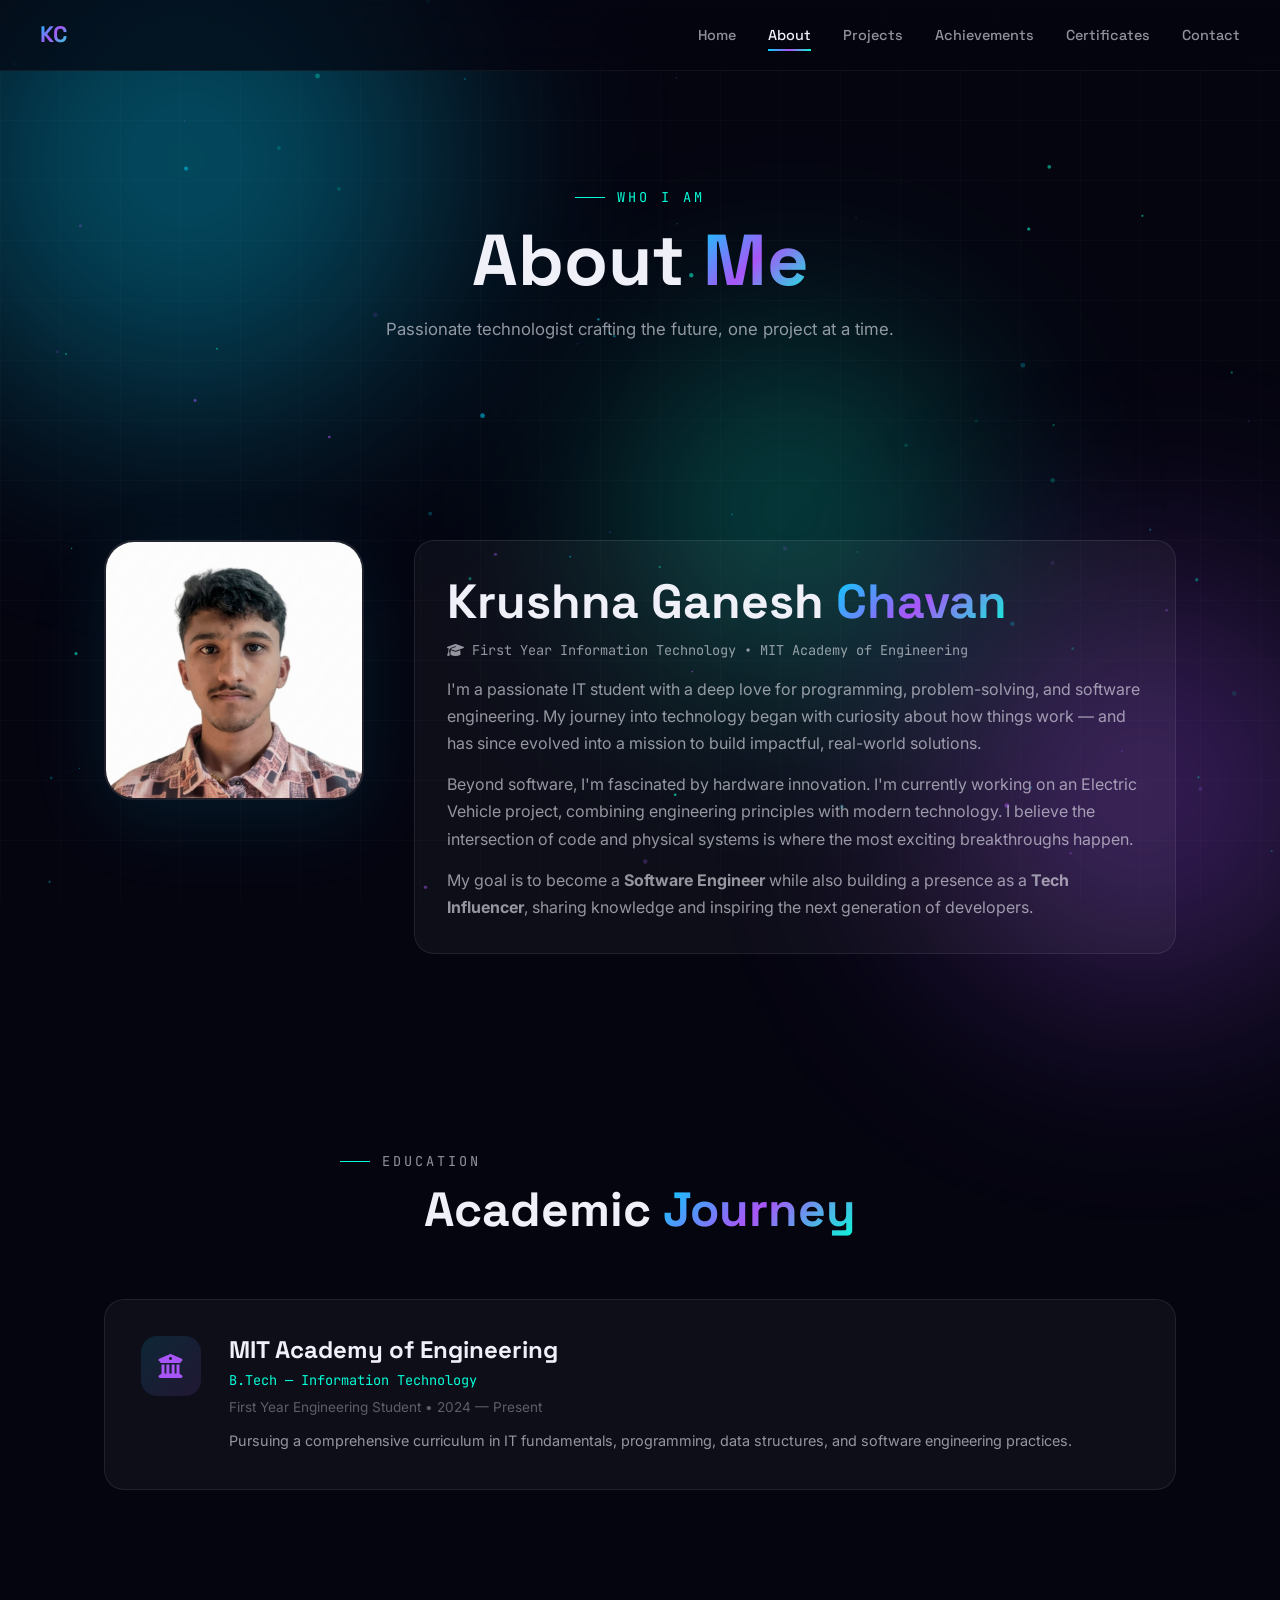
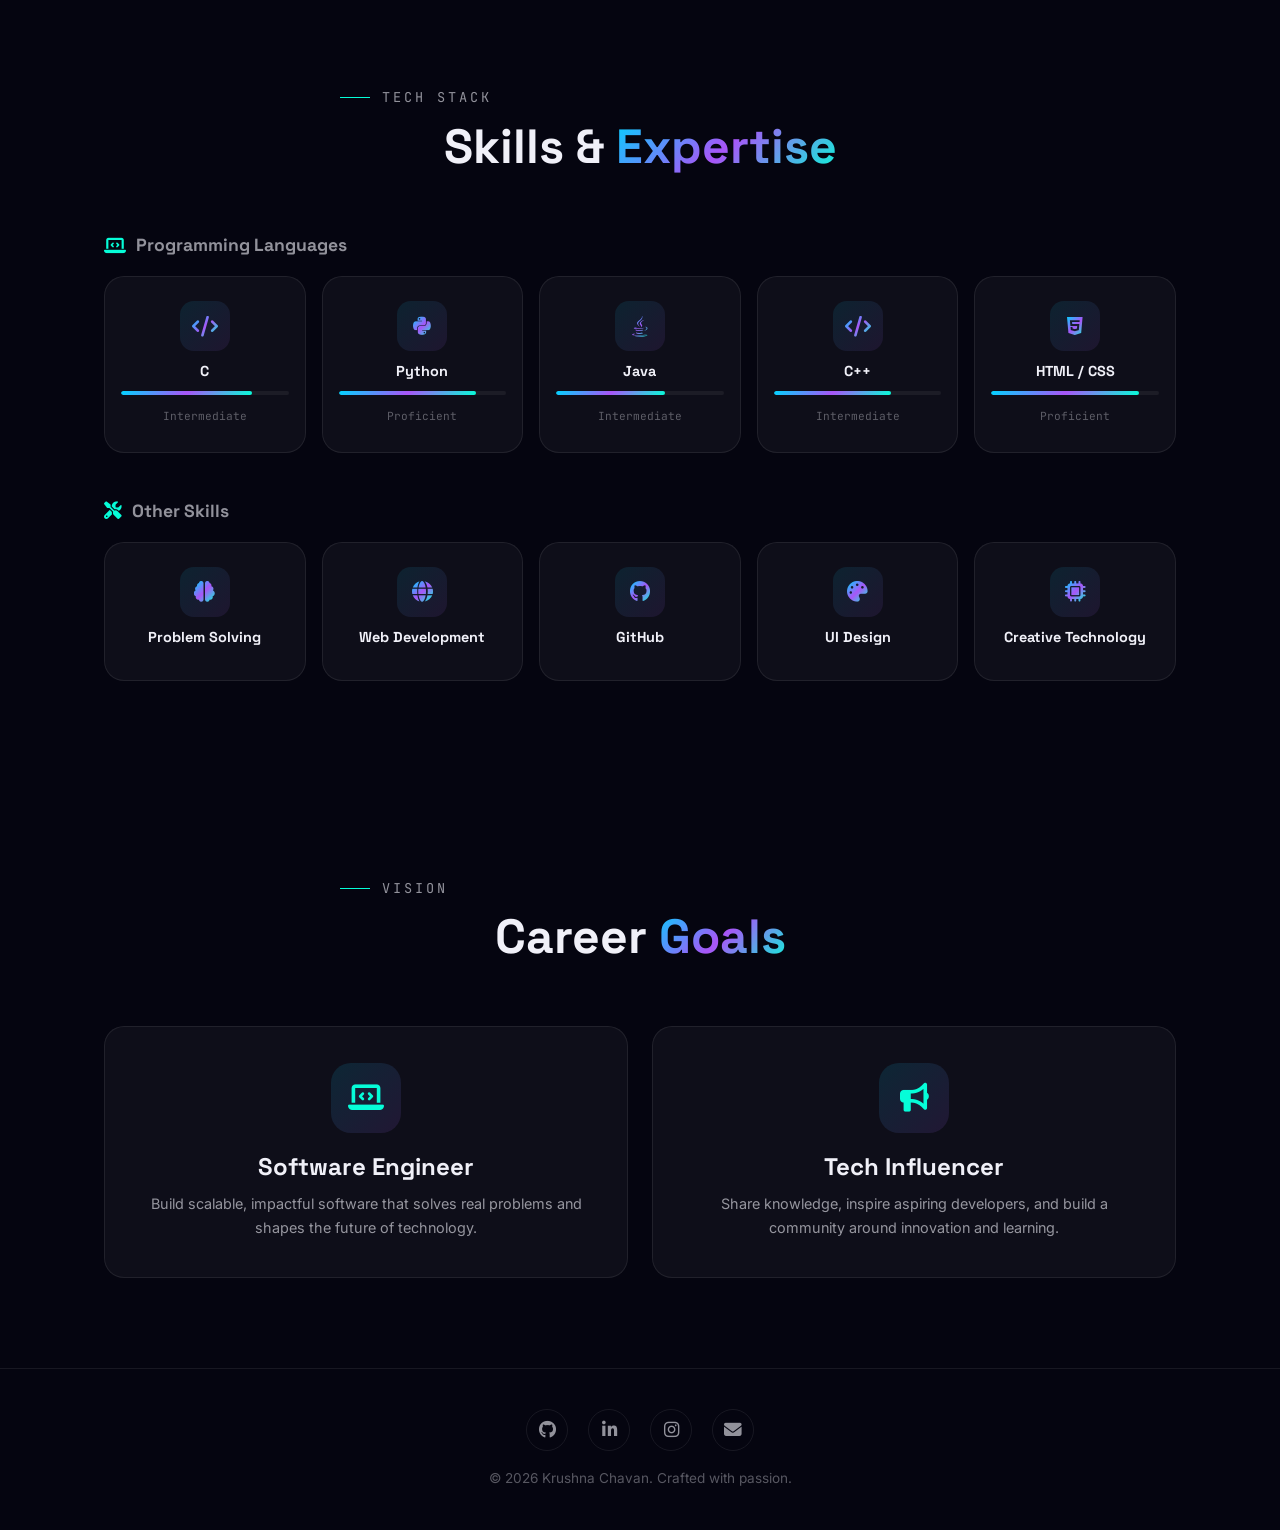
==== about.html @ 4c817cea "Add files via upload" ====
<!DOCTYPE html>
<html lang="en">
<head>
  <meta charset="UTF-8"><meta name="viewport" content="width=device-width,initial-scale=1.0">
  <title>About — Krushna Chavan</title>
  <meta name="description" content="Learn about Krushna Ganesh Chavan — IT student, creative technologist, and aspiring software engineer.">
  <link rel="stylesheet" href="css/style.css">
  <link rel="stylesheet" href="css/pages.css">
  <link rel="stylesheet" href="https://cdnjs.cloudflare.com/ajax/libs/font-awesome/6.5.1/css/all.min.css">
</head>
<body>
  <div class="bg-grid"></div>
  <div class="bg-glow bg-glow--1"></div><div class="bg-glow bg-glow--2"></div><div class="bg-glow bg-glow--3"></div>
  <canvas id="particles-canvas"></canvas>

  <nav class="navbar"><a href="index.html" class="navbar__logo"><span class="gradient-text">KC</span></a>
    <div class="navbar__links" id="nav-links">
      <a href="index.html" class="navbar__link">Home</a><a href="about.html" class="navbar__link active">About</a>
      <a href="projects.html" class="navbar__link">Projects</a><a href="achievements.html" class="navbar__link">Achievements</a>
      <a href="certificates.html" class="navbar__link">Certificates</a><a href="contact.html" class="navbar__link">Contact</a>
    </div>
    <div class="navbar__toggle" id="nav-toggle"><span></span><span></span><span></span></div>
  </nav>

  <main class="page-transition">
    <!-- Hero -->
    <section class="page-hero">
      <p class="section-label reveal">Who I Am</p>
      <h1 class="reveal reveal-delay-1">About <span class="gradient-text">Me</span></h1>
      <p class="page-hero__sub reveal reveal-delay-2">Passionate technologist crafting the future, one project at a time.</p>
    </section>

    <!-- Bio -->
    <section class="container about-bio">
      <div class="about-bio__grid">
        <div class="about-bio__image reveal">
          <div class="hero__image-wrapper" style="width:260px;height:260px">
            <img src="images/profile.jpg" alt="Krushna Chavan" class="hero__image" onerror="this.style.display='none';this.nextElementSibling.style.display='flex'">
            <div class="hero__image-placeholder" style="display:none;width:100%;height:100%;align-items:center;justify-content:center;font-size:4rem;color:var(--text-muted);background:linear-gradient(135deg,rgba(0,212,255,0.05),rgba(168,85,247,0.05))"><i class="fas fa-user"></i></div>
          </div>
        </div>
        <div class="about-bio__text">
          <div class="glass-card reveal reveal-delay-1">
            <h2>Krushna Ganesh <span class="gradient-text">Chavan</span></h2>
            <p class="about-role"><i class="fas fa-graduation-cap"></i> First Year Information Technology &bull; MIT Academy of Engineering</p>
            <p>I'm a passionate IT student with a deep love for programming, problem-solving, and software engineering. My journey into technology began with curiosity about how things work — and has since evolved into a mission to build impactful, real-world solutions.</p>
            <p>Beyond software, I'm fascinated by hardware innovation. I'm currently working on an Electric Vehicle project, combining engineering principles with modern technology. I believe the intersection of code and physical systems is where the most exciting breakthroughs happen.</p>
            <p>My goal is to become a <strong>Software Engineer</strong> while also building a presence as a <strong>Tech Influencer</strong>, sharing knowledge and inspiring the next generation of developers.</p>
          </div>
        </div>
      </div>
    </section>

    <!-- Education -->
    <section class="container">
      <div class="section-header reveal">
        <p class="section-label">Education</p>
        <h2>Academic <span class="gradient-text">Journey</span></h2>
      </div>
      <div class="education-card glass-card reveal reveal-delay-1">
        <div class="education-card__icon"><i class="fas fa-university"></i></div>
        <div>
          <h3>MIT Academy of Engineering</h3>
          <p class="education-card__branch">B.Tech — Information Technology</p>
          <p class="education-card__year">First Year Engineering Student &bull; 2024 — Present</p>
          <p class="education-card__desc">Pursuing a comprehensive curriculum in IT fundamentals, programming, data structures, and software engineering practices.</p>
        </div>
      </div>
    </section>

    <!-- Skills -->
    <section class="container">
      <div class="section-header reveal">
        <p class="section-label">Tech Stack</p>
        <h2>Skills & <span class="gradient-text">Expertise</span></h2>
      </div>

      <h3 class="skills-category-title reveal"><i class="fas fa-laptop-code"></i> Programming Languages</h3>
      <div class="skills-full-grid">
        <div class="glass-card skill-detail-card reveal reveal-delay-1">
          <div class="skill-detail-card__icon"><i class="fas fa-code"></i></div>
          <h4>C</h4>
          <div class="skill-bar"><div class="skill-bar__fill" style="--fill:78%"></div></div>
          <span class="skill-detail-card__level">Intermediate</span>
        </div>
        <div class="glass-card skill-detail-card reveal reveal-delay-2">
          <div class="skill-detail-card__icon"><i class="fab fa-python"></i></div>
          <h4>Python</h4>
          <div class="skill-bar"><div class="skill-bar__fill" style="--fill:82%"></div></div>
          <span class="skill-detail-card__level">Proficient</span>
        </div>
        <div class="glass-card skill-detail-card reveal reveal-delay-3">
          <div class="skill-detail-card__icon"><i class="fab fa-java"></i></div>
          <h4>Java</h4>
          <div class="skill-bar"><div class="skill-bar__fill" style="--fill:65%"></div></div>
          <span class="skill-detail-card__level">Intermediate</span>
        </div>
        <div class="glass-card skill-detail-card reveal reveal-delay-4">
          <div class="skill-detail-card__icon"><i class="fas fa-code"></i></div>
          <h4>C++</h4>
          <div class="skill-bar"><div class="skill-bar__fill" style="--fill:70%"></div></div>
          <span class="skill-detail-card__level">Intermediate</span>
        </div>
        <div class="glass-card skill-detail-card reveal reveal-delay-5">
          <div class="skill-detail-card__icon"><i class="fab fa-html5"></i></div>
          <h4>HTML / CSS</h4>
          <div class="skill-bar"><div class="skill-bar__fill" style="--fill:88%"></div></div>
          <span class="skill-detail-card__level">Proficient</span>
        </div>
      </div>

      <h3 class="skills-category-title reveal" style="margin-top:48px"><i class="fas fa-tools"></i> Other Skills</h3>
      <div class="skills-full-grid">
        <div class="glass-card skill-detail-card reveal reveal-delay-1">
          <div class="skill-detail-card__icon"><i class="fas fa-brain"></i></div>
          <h4>Problem Solving</h4>
        </div>
        <div class="glass-card skill-detail-card reveal reveal-delay-2">
          <div class="skill-detail-card__icon"><i class="fas fa-globe"></i></div>
          <h4>Web Development</h4>
        </div>
        <div class="glass-card skill-detail-card reveal reveal-delay-3">
          <div class="skill-detail-card__icon"><i class="fab fa-github"></i></div>
          <h4>GitHub</h4>
        </div>
        <div class="glass-card skill-detail-card reveal reveal-delay-4">
          <div class="skill-detail-card__icon"><i class="fas fa-palette"></i></div>
          <h4>UI Design</h4>
        </div>
        <div class="glass-card skill-detail-card reveal reveal-delay-5">
          <div class="skill-detail-card__icon"><i class="fas fa-microchip"></i></div>
          <h4>Creative Technology</h4>
        </div>
      </div>
    </section>

    <!-- Career Goals -->
    <section class="container">
      <div class="section-header reveal">
        <p class="section-label">Vision</p>
        <h2>Career <span class="gradient-text">Goals</span></h2>
      </div>
      <div class="goals-grid">
        <div class="glass-card goal-card reveal reveal-delay-1">
          <div class="goal-card__icon"><i class="fas fa-laptop-code"></i></div>
          <h3>Software Engineer</h3>
          <p>Build scalable, impactful software that solves real problems and shapes the future of technology.</p>
        </div>
        <div class="glass-card goal-card reveal reveal-delay-2">
          <div class="goal-card__icon"><i class="fas fa-bullhorn"></i></div>
          <h3>Tech Influencer</h3>
          <p>Share knowledge, inspire aspiring developers, and build a community around innovation and learning.</p>
        </div>
      </div>
    </section>
  </main>

  <footer class="footer">
    <div class="footer__socials">
      <a href="https://github.com/KrushnaGC" target="_blank" class="footer__social-link"><i class="fab fa-github"></i></a>
      <a href="#" class="footer__social-link"><i class="fab fa-linkedin-in"></i></a>
      <a href="#" class="footer__social-link"><i class="fab fa-instagram"></i></a>
      <a href="mailto:krushnagchavan@gmail.com" class="footer__social-link"><i class="fas fa-envelope"></i></a>
    </div>
    <p>&copy; 2026 Krushna Chavan. Crafted with passion.</p>
  </footer>
  <script src="js/main.js"></script>
</body>
</html>
---- css/style.css ----
/* ============================================
   KRUSHNA CHAVAN — PREMIUM PORTFOLIO
   Design System & Global Styles
   ============================================ */

/* ---------- Google Fonts ---------- */
@import url('https://fonts.googleapis.com/css2?family=Inter:wght@300;400;500;600;700;800;900&family=Space+Grotesk:wght@400;500;600;700&family=JetBrains+Mono:wght@400;500;600&display=swap');

/* ---------- CSS Custom Properties ---------- */
:root {
  /* Colors */
  --bg-primary: #050510;
  --bg-secondary: #0a0a1a;
  --bg-card: rgba(15, 15, 35, 0.6);
  --glass-bg: rgba(255, 255, 255, 0.04);
  --glass-border: rgba(255, 255, 255, 0.08);
  --glass-hover: rgba(255, 255, 255, 0.08);

  --neon-blue: #00d4ff;
  --neon-purple: #a855f7;
  --neon-cyan: #06fdd8;
  --neon-pink: #f472b6;
  --accent-gradient: linear-gradient(135deg, #00d4ff, #a855f7, #06fdd8);
  --text-gradient: linear-gradient(135deg, #00d4ff 0%, #a855f7 50%, #06fdd8 100%);

  --text-primary: #f0f0f8;
  --text-secondary: rgba(240, 240, 248, 0.6);
  --text-muted: rgba(240, 240, 248, 0.35);

  /* Typography */
  --font-heading: 'Space Grotesk', sans-serif;
  --font-body: 'Inter', sans-serif;
  --font-mono: 'JetBrains Mono', monospace;

  /* Spacing */
  --section-padding: clamp(60px, 10vh, 120px) clamp(16px, 5vw, 80px);
  --container-max: 1200px;
  --card-radius: 20px;
  --btn-radius: 12px;

  /* Transitions */
  --ease-out-expo: cubic-bezier(0.16, 1, 0.3, 1);
  --ease-spring: cubic-bezier(0.34, 1.56, 0.64, 1);
  --transition-fast: 0.2s var(--ease-out-expo);
  --transition-normal: 0.4s var(--ease-out-expo);
  --transition-slow: 0.7s var(--ease-out-expo);
}

/* ---------- Reset & Base ---------- */
*, *::before, *::after { margin: 0; padding: 0; box-sizing: border-box; }

html {
  scroll-behavior: smooth;
  font-size: 16px;
  -webkit-font-smoothing: antialiased;
  -moz-osx-font-smoothing: grayscale;
}

body {
  font-family: var(--font-body);
  background: var(--bg-primary);
  color: var(--text-primary);
  line-height: 1.7;
  overflow-x: hidden;
  min-height: 100vh;
}

a { color: inherit; text-decoration: none; }
ul, ol { list-style: none; }
img { max-width: 100%; display: block; }
button { cursor: pointer; border: none; background: none; font-family: inherit; }

/* ---------- Animated Background ---------- */
.bg-grid {
  position: fixed; inset: 0; z-index: -2;
  background-image:
    linear-gradient(rgba(255,255,255,0.02) 1px, transparent 1px),
    linear-gradient(90deg, rgba(255,255,255,0.02) 1px, transparent 1px);
  background-size: 60px 60px;
}

.bg-glow {
  position: fixed; z-index: -1; border-radius: 50%; filter: blur(120px); opacity: 0.35;
  animation: float 12s ease-in-out infinite alternate;
  pointer-events: none;
}
.bg-glow--1 { width: 500px; height: 500px; background: var(--neon-blue); top: -10%; left: -5%; }
.bg-glow--2 { width: 400px; height: 400px; background: var(--neon-purple); bottom: -10%; right: -5%; animation-delay: -4s; }
.bg-glow--3 { width: 300px; height: 300px; background: var(--neon-cyan); top: 40%; left: 50%; animation-delay: -8s; }

@keyframes float {
  0% { transform: translate(0, 0) scale(1); }
  100% { transform: translate(30px, -40px) scale(1.15); }
}

/* ---------- Scrollbar ---------- */
::-webkit-scrollbar { width: 6px; }
::-webkit-scrollbar-track { background: var(--bg-primary); }
::-webkit-scrollbar-thumb { background: linear-gradient(var(--neon-blue), var(--neon-purple)); border-radius: 3px; }

/* ---------- Typography ---------- */
h1, h2, h3, h4, h5, h6 { font-family: var(--font-heading); font-weight: 700; line-height: 1.2; }
h1 { font-size: clamp(2.5rem, 6vw, 4.5rem); }
h2 { font-size: clamp(2rem, 4vw, 3rem); }
h3 { font-size: clamp(1.25rem, 2.5vw, 1.5rem); }

.gradient-text {
  background: var(--text-gradient);
  -webkit-background-clip: text;
  -webkit-text-fill-color: transparent;
  background-clip: text;
}

.section-label {
  font-family: var(--font-mono);
  font-size: 0.85rem;
  text-transform: uppercase;
  letter-spacing: 3px;
  color: var(--neon-cyan);
  margin-bottom: 8px;
  display: flex; align-items: center; gap: 12px;
}
.section-label::before {
  content: '';
  width: 30px; height: 1px;
  background: var(--neon-cyan);
}

/* ---------- Container ---------- */
.container {
  max-width: var(--container-max);
  margin: 0 auto;
  padding: var(--section-padding);
}

/* ---------- Glassmorphism Card ---------- */
.glass-card {
  background: var(--glass-bg);
  border: 1px solid var(--glass-border);
  border-radius: var(--card-radius);
  backdrop-filter: blur(20px);
  -webkit-backdrop-filter: blur(20px);
  padding: 32px;
  transition: all var(--transition-normal);
  position: relative;
  overflow: hidden;
}
.glass-card::before {
  content: '';
  position: absolute; inset: 0;
  background: linear-gradient(135deg, rgba(0,212,255,0.05), transparent 60%);
  opacity: 0;
  transition: opacity var(--transition-normal);
}
.glass-card:hover {
  border-color: rgba(0, 212, 255, 0.25);
  transform: translateY(-4px);
  box-shadow: 0 20px 60px rgba(0, 212, 255, 0.08), 0 0 30px rgba(168, 85, 247, 0.05);
}
.glass-card:hover::before { opacity: 1; }

/* ---------- Buttons ---------- */
.btn {
  display: inline-flex; align-items: center; gap: 8px;
  padding: 14px 32px;
  border-radius: var(--btn-radius);
  font-family: var(--font-heading);
  font-weight: 600;
  font-size: 0.95rem;
  letter-spacing: 0.5px;
  transition: all var(--transition-normal);
  position: relative;
  overflow: hidden;
}
.btn--primary {
  background: linear-gradient(135deg, var(--neon-blue), var(--neon-purple));
  color: #fff;
  box-shadow: 0 4px 20px rgba(0, 212, 255, 0.3);
}
.btn--primary:hover {
  transform: translateY(-2px);
  box-shadow: 0 8px 30px rgba(0, 212, 255, 0.5);
}
.btn--outline {
  border: 1px solid var(--glass-border);
  color: var(--text-primary);
  background: var(--glass-bg);
  backdrop-filter: blur(10px);
}
.btn--outline:hover {
  border-color: var(--neon-cyan);
  color: var(--neon-cyan);
  box-shadow: 0 0 20px rgba(6, 253, 216, 0.15);
  transform: translateY(-2px);
}

/* ---------- Navbar ---------- */
.navbar {
  position: fixed; top: 0; left: 0; right: 0; z-index: 1000;
  padding: 16px 40px;
  display: flex; align-items: center; justify-content: space-between;
  background: rgba(5, 5, 16, 0.7);
  backdrop-filter: blur(20px);
  -webkit-backdrop-filter: blur(20px);
  border-bottom: 1px solid rgba(255, 255, 255, 0.05);
  transition: all var(--transition-normal);
}
.navbar.scrolled {
  padding: 10px 40px;
  background: rgba(5, 5, 16, 0.92);
  box-shadow: 0 4px 30px rgba(0, 0, 0, 0.4);
}
.navbar__logo {
  font-family: var(--font-heading);
  font-size: 1.4rem;
  font-weight: 800;
}
.navbar__links {
  display: flex; gap: 32px; align-items: center;
}
.navbar__link {
  font-family: var(--font-heading);
  font-size: 0.9rem;
  font-weight: 500;
  color: var(--text-secondary);
  transition: color var(--transition-fast);
  position: relative;
}
.navbar__link::after {
  content: '';
  position: absolute;
  bottom: -4px; left: 0;
  width: 0; height: 2px;
  background: var(--accent-gradient);
  transition: width var(--transition-normal);
}
.navbar__link:hover, .navbar__link.active {
  color: var(--text-primary);
}
.navbar__link:hover::after, .navbar__link.active::after {
  width: 100%;
}

/* Mobile Menu Toggle */
.navbar__toggle {
  display: none;
  flex-direction: column; gap: 5px;
  cursor: pointer; padding: 5px;
}
.navbar__toggle span {
  width: 24px; height: 2px;
  background: var(--text-primary);
  transition: all var(--transition-fast);
  border-radius: 2px;
}

/* ---------- Footer ---------- */
.footer {
  padding: 40px;
  border-top: 1px solid var(--glass-border);
  text-align: center;
  color: var(--text-muted);
  font-size: 0.85rem;
}
.footer__socials {
  display: flex; justify-content: center; gap: 20px;
  margin-bottom: 16px;
}
.footer__social-link {
  width: 42px; height: 42px;
  display: flex; align-items: center; justify-content: center;
  border-radius: 50%;
  border: 1px solid var(--glass-border);
  color: var(--text-secondary);
  transition: all var(--transition-fast);
  font-size: 1.1rem;
}
.footer__social-link:hover {
  border-color: var(--neon-cyan);
  color: var(--neon-cyan);
  transform: translateY(-3px);
  box-shadow: 0 0 15px rgba(6, 253, 216, 0.2);
}

/* ---------- Scroll Reveal Animation ---------- */
.reveal {
  opacity: 0;
  transform: translateY(40px);
  transition: opacity 0.8s var(--ease-out-expo), transform 0.8s var(--ease-out-expo);
}
.reveal.visible {
  opacity: 1;
  transform: translateY(0);
}
.reveal-delay-1 { transition-delay: 0.1s; }
.reveal-delay-2 { transition-delay: 0.2s; }
.reveal-delay-3 { transition-delay: 0.3s; }
.reveal-delay-4 { transition-delay: 0.4s; }
.reveal-delay-5 { transition-delay: 0.5s; }

/* ---------- Tag / Badge ---------- */
.tag {
  display: inline-block;
  padding: 4px 14px;
  border-radius: 20px;
  font-size: 0.75rem;
  font-family: var(--font-mono);
  background: rgba(0, 212, 255, 0.1);
  border: 1px solid rgba(0, 212, 255, 0.2);
  color: var(--neon-cyan);
}

/* ---------- Section Title ---------- */
.section-header {
  text-align: center;
  margin-bottom: 60px;
}
.section-header h2 {
  margin-top: 8px;
}
.section-header p {
  color: var(--text-secondary);
  max-width: 600px;
  margin: 16px auto 0;
}

/* ---------- Particles Canvas ---------- */
#particles-canvas {
  position: fixed; inset: 0; z-index: -1;
  pointer-events: none;
}

/* ---------- Page Transition ---------- */
.page-transition {
  animation: pageIn 0.6s var(--ease-out-expo) both;
}
@keyframes pageIn {
  from { opacity: 0; transform: translateY(20px); }
  to { opacity: 1; transform: translateY(0); }
}

/* ---------- Custom Cursor ---------- */
.cursor-dot, .cursor-ring {
  position: fixed;
  pointer-events: none;
  z-index: 9999;
  border-radius: 50%;
  transition: opacity 0.3s;
}
.cursor-dot {
  width: 6px; height: 6px;
  background: var(--neon-cyan);
  margin: -3px 0 0 -3px;
}
.cursor-ring {
  width: 36px; height: 36px;
  border: 1.5px solid rgba(6, 253, 216, 0.4);
  margin: -18px 0 0 -18px;
  transition: width 0.2s, height 0.2s, margin 0.2s, border-color 0.2s;
}
.cursor-ring.hover {
  width: 50px; height: 50px;
  margin: -25px 0 0 -25px;
  border-color: var(--neon-purple);
}

/* ---------- Responsive ---------- */
@media (max-width: 768px) {
  .navbar { padding: 14px 20px; }
  .navbar__links {
    position: fixed; top: 0; right: -100%;
    width: 280px; height: 100vh;
    flex-direction: column;
    background: rgba(5, 5, 16, 0.97);
    backdrop-filter: blur(30px);
    padding: 80px 40px 40px;
    gap: 24px;
    transition: right var(--transition-normal);
    border-left: 1px solid var(--glass-border);
  }
  .navbar__links.open { right: 0; }
  .navbar__toggle { display: flex; }
  .cursor-dot, .cursor-ring { display: none !important; }
  .container { padding: clamp(40px, 8vh, 80px) 20px; }
}

@media (max-width: 480px) {
  .glass-card { padding: 20px; }
  .btn { padding: 12px 24px; font-size: 0.85rem; }
}
---- css/pages.css ----
/* ============================================
   INNER PAGES — Shared Styles
   ============================================ */

/* ---- Page Hero ---- */
.page-hero {
  min-height: 50vh;
  display: flex;
  flex-direction: column;
  align-items: center;
  justify-content: center;
  text-align: center;
  padding: 140px 20px 60px;
}

.page-hero__sub {
  color: var(--text-secondary);
  max-width: 550px;
  margin-top: 12px;
  font-size: 1.05rem;
}

/* ---- About Bio ---- */
.about-bio__grid {
  display: grid;
  grid-template-columns: auto 1fr;
  gap: 50px;
  align-items: start;
}

.about-bio__image {
  position: sticky;
  top: 120px;
}

.about-bio__text .glass-card h2 {
  margin-bottom: 8px;
}

.about-role {
  font-family: var(--font-mono);
  font-size: 0.85rem;
  color: var(--neon-cyan);
  margin-bottom: 20px;
}

.about-bio__text p {
  color: var(--text-secondary);
  margin-bottom: 14px;
}

.about-bio__text p:last-child {
  margin-bottom: 0;
}

/* ---- Skills Full Grid ---- */
.skills-category-title {
  font-size: 1.1rem;
  color: var(--text-secondary);
  margin-bottom: 20px;
  display: flex;
  align-items: center;
  gap: 10px;
}

.skills-category-title i {
  color: var(--neon-cyan);
}

.skills-full-grid {
  display: grid;
  grid-template-columns: repeat(auto-fit, minmax(160px, 1fr));
  gap: 16px;
}

.skill-detail-card {
  text-align: center;
  padding: 24px 16px;
}

.skill-detail-card__icon {
  width: 50px;
  height: 50px;
  margin: 0 auto 12px;
  display: flex;
  align-items: center;
  justify-content: center;
  border-radius: 14px;
  background: linear-gradient(135deg, rgba(0, 212, 255, 0.1), rgba(168, 85, 247, 0.1));
  font-size: 1.3rem;
}

.skill-detail-card__icon i {
  background: var(--text-gradient);
  -webkit-background-clip: text;
  -webkit-text-fill-color: transparent;
}

.skill-detail-card h4 {
  font-size: 0.9rem;
  margin-bottom: 10px;
}

.skill-detail-card .skill-bar {
  margin-bottom: 6px;
}

.skill-detail-card__level {
  font-size: 0.7rem;
  color: var(--text-muted);
  font-family: var(--font-mono);
}

/* Skill bar (reused from home) */
.skill-bar {
  width: 100%;
  height: 4px;
  background: rgba(255, 255, 255, 0.06);
  border-radius: 2px;
  overflow: hidden;
}

.skill-bar__fill {
  height: 100%;
  width: var(--fill);
  background: var(--accent-gradient);
  border-radius: 2px;
  animation: fillBar 1.5s var(--ease-out-expo) both;
}

@keyframes fillBar {
  from {
    width: 0;
  }
}

/* ---- Goals Grid ---- */
.goals-grid {
  display: grid;
  grid-template-columns: repeat(auto-fit, minmax(280px, 1fr));
  gap: 24px;
}

.goal-card {
  padding: 36px;
  text-align: center;
}

.goal-card__icon {
  width: 70px;
  height: 70px;
  margin: 0 auto 20px;
  display: flex;
  align-items: center;
  justify-content: center;
  border-radius: 20px;
  background: linear-gradient(135deg, rgba(0, 212, 255, 0.12), rgba(168, 85, 247, 0.12));
  font-size: 1.8rem;
  color: var(--neon-cyan);
}

.goal-card h3 {
  margin-bottom: 10px;
}

.goal-card p {
  color: var(--text-secondary);
  font-size: 0.9rem;
}

/* ---- Education Card ---- */
.education-card {
  display: flex;
  gap: 28px;
  align-items: flex-start;
  padding: 36px;
}

.education-card__icon {
  width: 60px;
  height: 60px;
  flex-shrink: 0;
  display: flex;
  align-items: center;
  justify-content: center;
  border-radius: 16px;
  background: linear-gradient(135deg, rgba(0, 212, 255, 0.12), rgba(168, 85, 247, 0.12));
  font-size: 1.5rem;
  color: var(--neon-purple);
}

.education-card h3 {
  margin-bottom: 4px;
}

.education-card__branch {
  color: var(--neon-cyan);
  font-family: var(--font-mono);
  font-size: 0.85rem;
  margin-bottom: 4px;
}

.education-card__year {
  color: var(--text-muted);
  font-size: 0.85rem;
  margin-bottom: 10px;
}

.education-card__desc {
  color: var(--text-secondary);
  font-size: 0.9rem;
}

/* ---- Project Cards (Full) ---- */
.project-full-grid {
  display: grid;
  gap: 32px;
}

.project-card {
  padding: 40px;
  display: grid;
  grid-template-columns: 1fr auto;
  gap: 20px;
  align-items: start;
  transition: all var(--transition-normal);
}

.project-card__header {
  grid-column: 1 / -1;
  display: flex;
  align-items: center;
  gap: 16px;
}

.project-card__icon {
  width: 50px;
  height: 50px;
  display: flex;
  align-items: center;
  justify-content: center;
  border-radius: 14px;
  background: linear-gradient(135deg, rgba(0, 212, 255, 0.12), rgba(168, 85, 247, 0.12));
  font-size: 1.2rem;
  color: var(--neon-cyan);
}

.project-card h2 {
  font-size: 1.5rem;
  grid-column: 1 / -1;
}

.project-card__desc {
  color: var(--text-secondary);
  font-size: 0.95rem;
  line-height: 1.7;
}

.project-card__tags {
  grid-column: 1 / -1;
  display: flex;
  gap: 8px;
  flex-wrap: wrap;
}

.project-card__img {
  display: flex;
  align-items: center;
  justify-content: center;
  width: 80px;
  height: 80px;
  border-radius: 16px;
  background: rgba(255, 255, 255, 0.02);
  grid-row: 3 / 5;
  grid-column: 2;
}

/* ---- Timeline ---- */
.timeline {
  position: relative;
  padding-left: 40px;
  max-width: 700px;
  margin: 0 auto;
}

.timeline::before {
  content: '';
  position: absolute;
  left: 14px;
  top: 0;
  bottom: 0;
  width: 2px;
  background: linear-gradient(to bottom, var(--neon-blue), var(--neon-purple), transparent);
}

.timeline__item {
  position: relative;
  margin-bottom: 40px;
}

.timeline__dot {
  position: absolute;
  left: -33px;
  top: 28px;
  width: 12px;
  height: 12px;
  border-radius: 50%;
  background: var(--neon-cyan);
  box-shadow: 0 0 20px rgba(6, 253, 216, 0.5);
  z-index: 1;
}

.timeline__card {
  padding: 32px;
}

.timeline__card-header {
  display: flex;
  align-items: center;
  justify-content: space-between;
  margin-bottom: 12px;
}

.timeline__number {
  font-family: var(--font-heading);
  font-size: 2rem;
  font-weight: 800;
  background: var(--text-gradient);
  -webkit-background-clip: text;
  -webkit-text-fill-color: transparent;
}

.timeline__card h3 {
  margin-bottom: 6px;
  font-size: 1.2rem;
}

.timeline__org {
  font-size: 0.85rem;
  color: var(--neon-cyan);
  margin-bottom: 10px;
  display: flex;
  align-items: center;
  gap: 6px;
}

.timeline__card p:last-child {
  color: var(--text-secondary);
  font-size: 0.9rem;
}

/* ---- Certificate Grid ---- */
.cert-grid {
  display: grid;
  grid-template-columns: repeat(auto-fit, minmax(300px, 1fr));
  gap: 28px;
}

.cert-card {
  padding: 0;
  overflow: hidden;
}

.cert-card__img-wrapper {
  width: 100%;
  aspect-ratio: 4/3;
  overflow: hidden;
  position: relative;
  background: linear-gradient(135deg, rgba(0, 212, 255, 0.03), rgba(168, 85, 247, 0.03));
}

.cert-card__img-wrapper img {
  width: 100%;
  height: 100%;
  object-fit: cover;
  transition: transform 0.5s var(--ease-out-expo);
}

.cert-card:hover .cert-card__img-wrapper img {
  transform: scale(1.08);
}

.cert-card__placeholder {
  display: none;
  flex-direction: column;
  align-items: center;
  justify-content: center;
  width: 100%;
  height: 100%;
  font-size: 3rem;
  color: var(--text-muted);
  gap: 12px;
}

.cert-card__placeholder span {
  font-size: 0.85rem;
  font-family: var(--font-mono);
}

.cert-card__info {
  padding: 24px;
}

.cert-card__info h3 {
  font-size: 1rem;
  margin-bottom: 4px;
}

.cert-card__info p {
  color: var(--text-secondary);
  font-size: 0.8rem;
  display: flex;
  align-items: center;
  gap: 6px;
}

/* ---- Contact Grid ---- */
.contact-grid {
  display: grid;
  grid-template-columns: 1fr 1fr;
  gap: 32px;
  align-items: start;
}

.contact-info-card {
  padding: 36px;
}

.contact-info-card h3 {
  margin-bottom: 12px;
}

.contact-info-card>p {
  color: var(--text-secondary);
  font-size: 0.9rem;
  margin-bottom: 28px;
}

.contact-details {
  display: flex;
  flex-direction: column;
  gap: 16px;
  margin-bottom: 28px;
}

.contact-detail {
  display: flex;
  align-items: center;
  gap: 16px;
  padding: 14px 16px;
  border-radius: 14px;
  background: rgba(255, 255, 255, 0.02);
  border: 1px solid rgba(255, 255, 255, 0.04);
  transition: all var(--transition-fast);
}

.contact-detail:hover {
  border-color: rgba(0, 212, 255, 0.2);
  background: rgba(0, 212, 255, 0.04);
  transform: translateX(4px);
}

.contact-detail__icon {
  width: 42px;
  height: 42px;
  flex-shrink: 0;
  display: flex;
  align-items: center;
  justify-content: center;
  border-radius: 12px;
  background: linear-gradient(135deg, rgba(0, 212, 255, 0.12), rgba(168, 85, 247, 0.12));
  color: var(--neon-cyan);
}

.contact-detail__label {
  display: block;
  font-size: 0.75rem;
  color: var(--text-muted);
  font-family: var(--font-mono);
}

.contact-detail__value {
  font-size: 0.9rem;
  color: var(--text-primary);
}

.contact-socials {
  display: flex;
  gap: 12px;
}

.contact-social-btn {
  width: 44px;
  height: 44px;
  display: flex;
  align-items: center;
  justify-content: center;
  border-radius: 12px;
  border: 1px solid var(--glass-border);
  color: var(--text-secondary);
  font-size: 1.1rem;
  transition: all var(--transition-fast);
}

.contact-social-btn:hover {
  border-color: var(--neon-cyan);
  color: var(--neon-cyan);
  transform: translateY(-3px);
  box-shadow: 0 0 15px rgba(6, 253, 216, 0.15);
}

/* ---- Contact Form ---- */
.contact-form-card {
  padding: 36px;
}

.contact-form-card h3 {
  margin-bottom: 24px;
}

.form-group {
  margin-bottom: 20px;
}

.form-group label {
  display: block;
  font-size: 0.8rem;
  font-family: var(--font-mono);
  color: var(--text-muted);
  margin-bottom: 8px;
  text-transform: uppercase;
  letter-spacing: 1px;
}

.form-group input,
.form-group textarea {
  width: 100%;
  padding: 14px 18px;
  border-radius: 12px;
  border: 1px solid var(--glass-border);
  background: rgba(255, 255, 255, 0.03);
  color: var(--text-primary);
  font-family: var(--font-body);
  font-size: 0.95rem;
  transition: all var(--transition-fast);
  outline: none;
}

.form-group input:focus,
.form-group textarea:focus {
  border-color: var(--neon-blue);
  box-shadow: 0 0 20px rgba(0, 212, 255, 0.1);
}

.form-group textarea {
  resize: vertical;
  min-height: 120px;
}

.form-success {
  display: flex;
  flex-direction: column;
  align-items: center;
  justify-content: center;
  gap: 16px;
  padding: 40px;
  text-align: center;
  min-height: 300px;
}

.form-success i {
  font-size: 3rem;
  color: var(--neon-cyan);
}

.form-success p {
  color: var(--text-secondary);
}

/* ---- Hero Image (reused) ---- */
.hero__image-wrapper {
  width: 300px;
  height: 300px;
  border-radius: 30px;
  overflow: hidden;
  position: relative;
  border: 2px solid var(--glass-border);
  background: var(--glass-bg);
  box-shadow: 0 20px 80px rgba(0, 212, 255, 0.1);
}

.hero__image {
  width: 100%;
  height: 100%;
  object-fit: cover;
}

/* ---- Responsive ---- */
@media (max-width: 768px) {
  .about-bio__grid {
    grid-template-columns: 1fr;
    text-align: center;
  }

  .about-bio__image {
    position: static;
    display: flex;
    justify-content: center;
  }

  .contact-grid {
    grid-template-columns: 1fr;
  }

  .project-card {
    grid-template-columns: 1fr;
  }

  .project-card__img {
    grid-row: auto;
    grid-column: auto;
  }

  .education-card {
    flex-direction: column;
    align-items: center;
    text-align: center;
  }

  .timeline {
    padding-left: 30px;
  }

  .timeline::before {
    left: 8px;
  }

  .timeline__dot {
    left: -27px;
  }
}
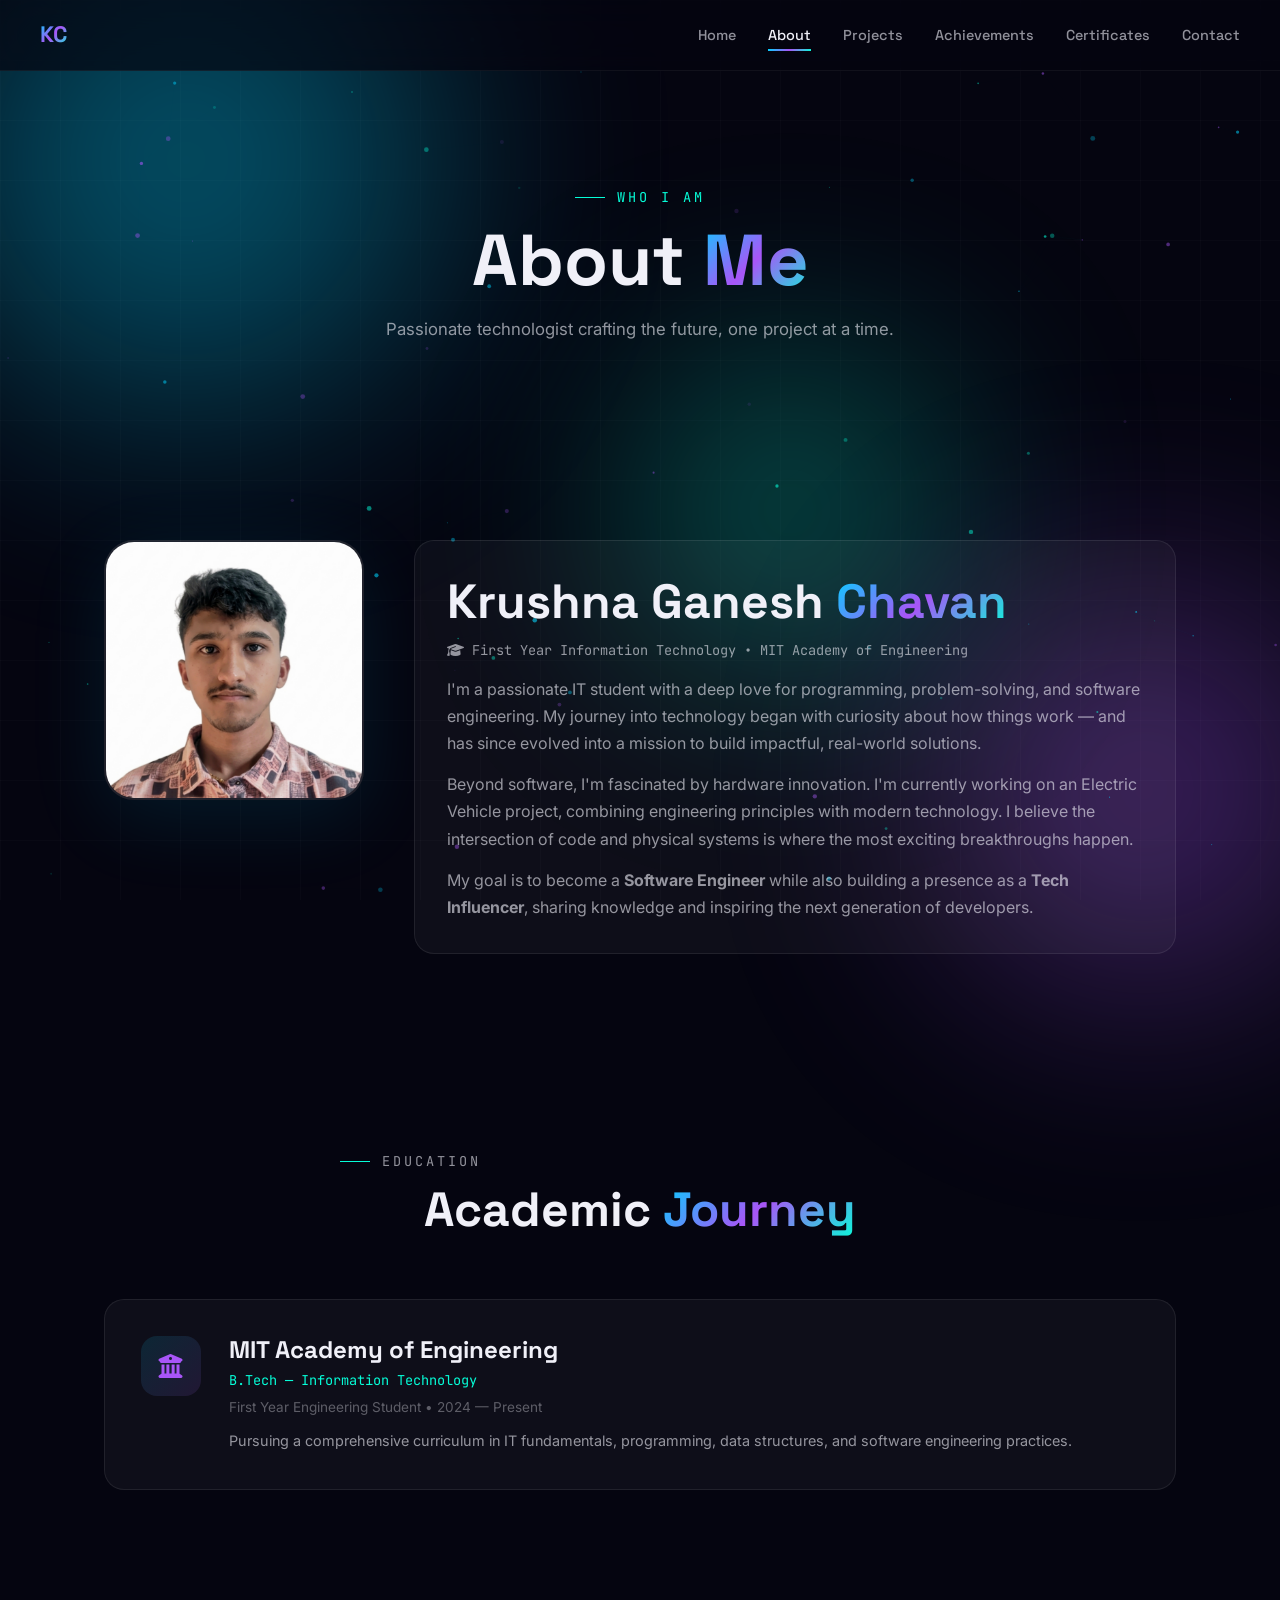
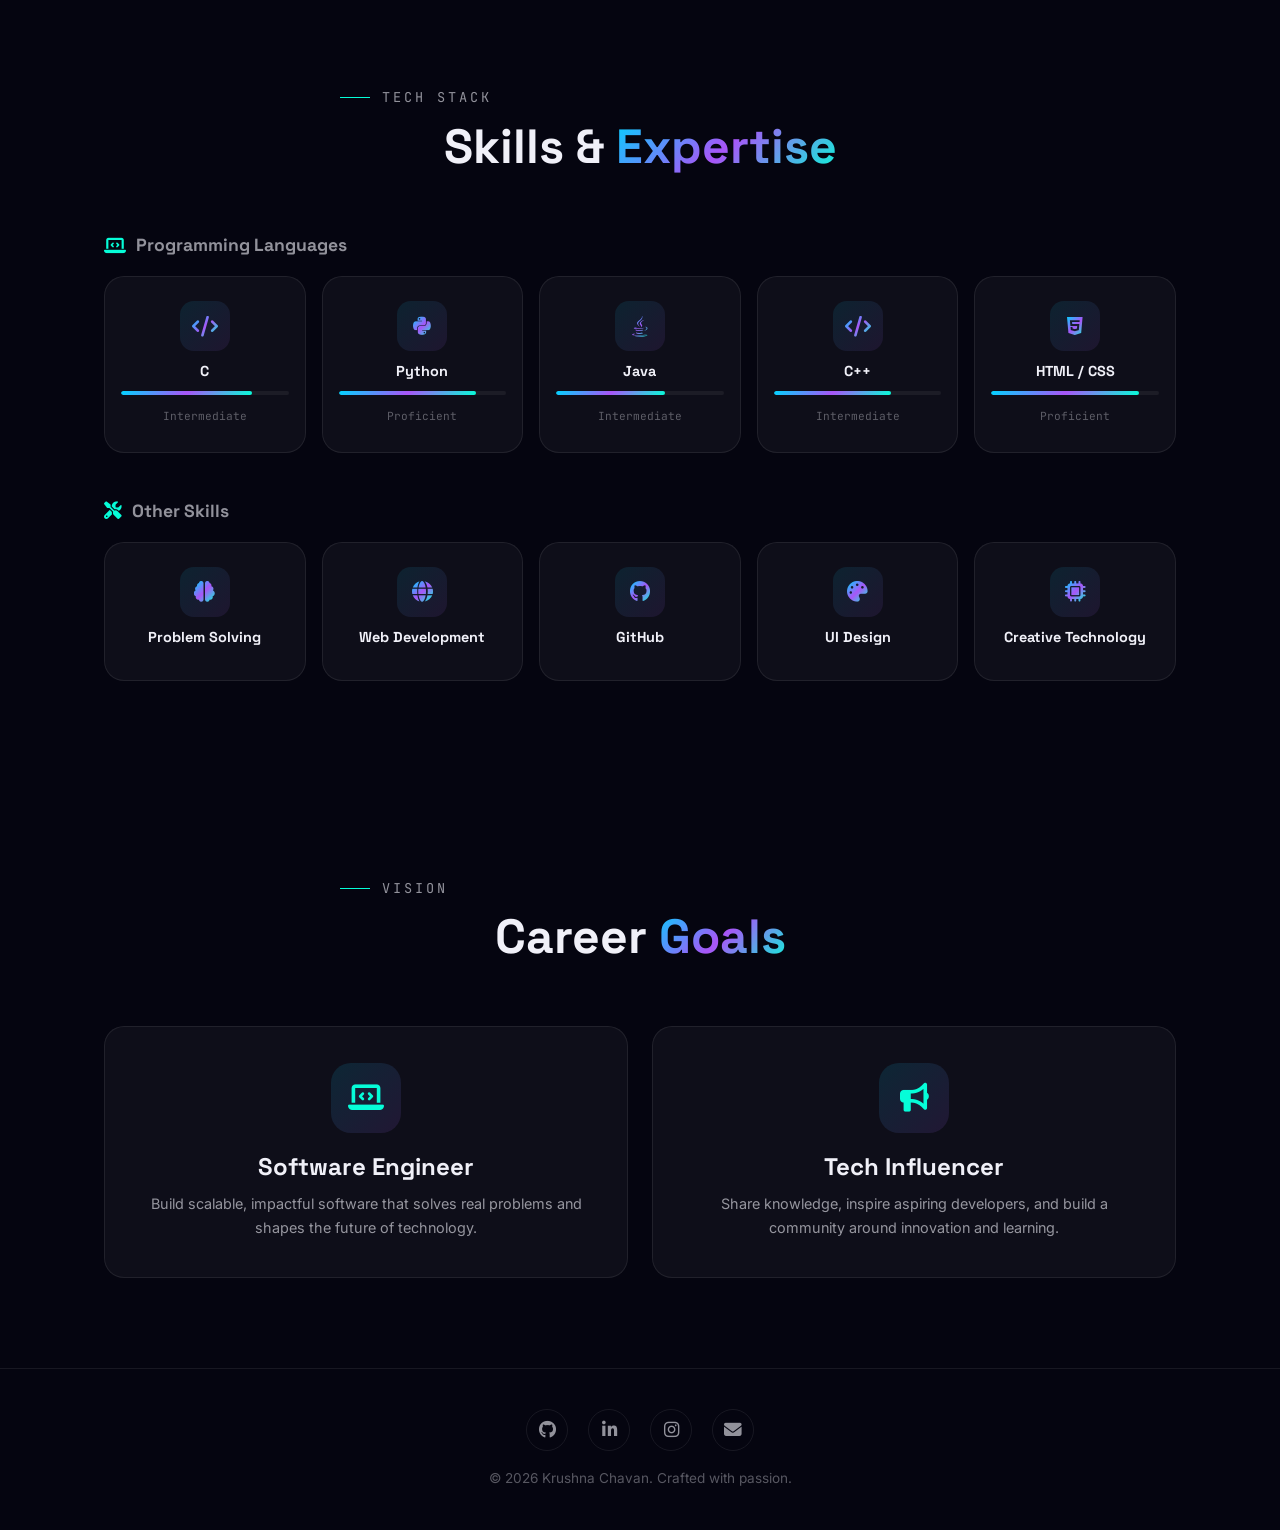
==== commit 3fbb807b: "Add files via upload" ====
--- a/about.html
+++ b/about.html
@@ -158,7 +158,7 @@
   <footer class="footer">
     <div class="footer__socials">
       <a href="https://github.com/KrushnaGC" target="_blank" class="footer__social-link"><i class="fab fa-github"></i></a>
-      <a href="#" class="footer__social-link"><i class="fab fa-linkedin-in"></i></a>
+      <a href="https://www.linkedin.com/in/krushna-chavan-bb91632a5" target="_blank" class="footer__social-link"><i class="fab fa-linkedin-in"></i></a>
       <a href="#" class="footer__social-link"><i class="fab fa-instagram"></i></a>
       <a href="mailto:krushnagchavan@gmail.com" class="footer__social-link"><i class="fas fa-envelope"></i></a>
     </div>
